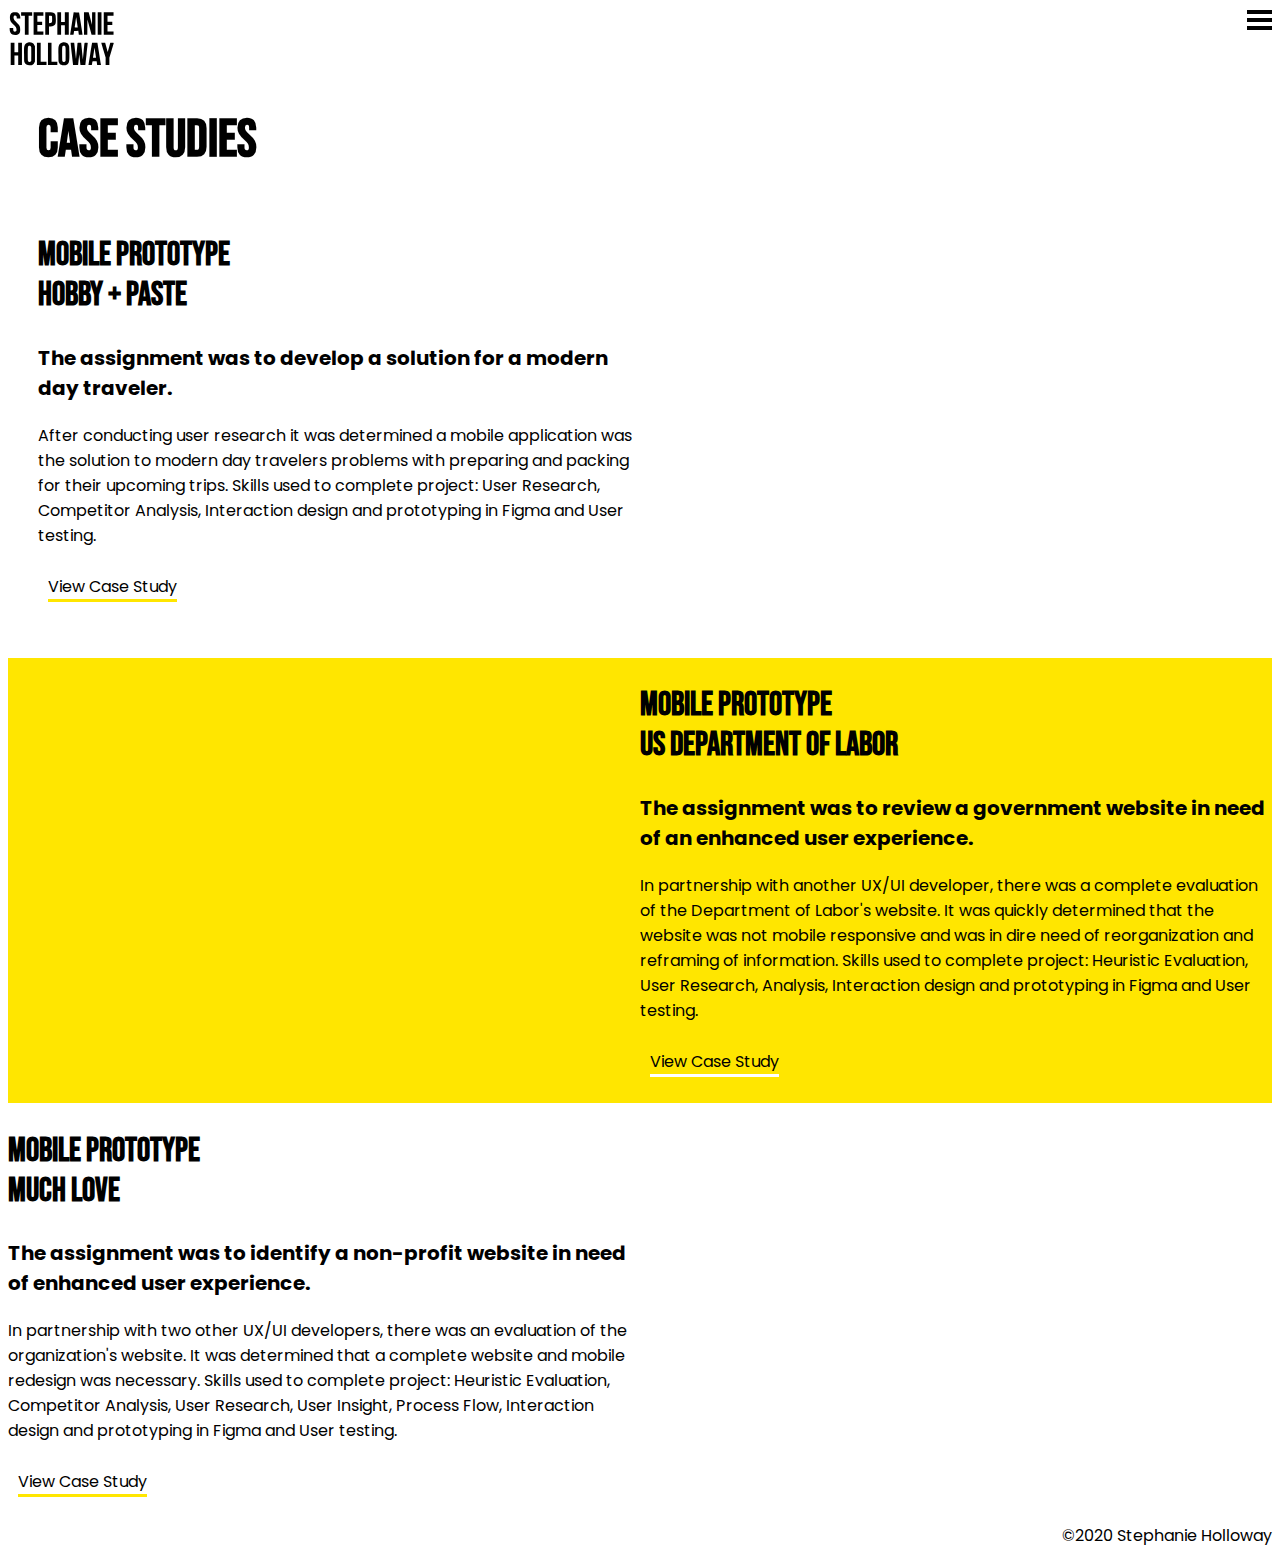
==== myWork.html @ 6f80b133 "Copy HW 18" ====
<!DOCTYPE html>
<html> 
    <head> 
        <title> Stephanie Holloway </title>
        <link rel="preconnect" href="https://fonts.gstatic.com">
        <link href="https://fonts.googleapis.com/css2?family=Bebas+Neue&family=Poppins&display=swap" rel="stylesheet">
        <link href="css/index.css" rel="stylesheet">

    </head>
    <body> 
        <header class="navigation"> 
            <div class="inline-block"> 
                <a href="index.html">
                    <img class="logo" src="images/Stephanie Holloway.svg"/> 
                </a>
            </div>
            <a id="menu" href="#menu">
                <img src="images/iconfinder_Hamburger_657904.svg">
              </a>
        </header>
        <!--  My UX Skills section coded using CSS grid -->
        <section class="case-studies">
            <h1>Case Studies</h1>
            <div class="grid-container">
                <div class="left-side">
                    <h2>
                        Mobile Prototype<br/>
                        Hobby + Paste
                    </h2>
                    <h3>
                        The assignment was to develop a solution for a modern day traveler.
                    </h3>
                    <p>
                        After conducting user research it was determined a mobile application was the solution to modern day travelers problems with preparing and packing for their upcoming trips.
    
                        Skills used to complete project: User Research, Competitor Analysis, Interaction design and prototyping in Figma and User testing.
                    </p>
                    <p id="webpages">
                        <a href="">View Case Study</a>
                    </p>
                </div>
                <div class="right-side">
                    <img class="image" src="">
                </div>
            </div>
        </section>
        <section class="grid-container yellow-bg">
            <div class="left-side">
                <img class="image" src="">
            </div>
            <div class="right-side">
                <h2>
                    Mobile Prototype<br/>
                    US Department of Labor
                </h2>
                <h3>
                    The assignment was to review a government website in need of an enhanced user experience.
                </h3>
                <p>
                    In partnership with another UX/UI developer, there was a complete evaluation of the Department of Labor's website. It was quickly determined that the website was not mobile responsive and was in dire need of reorganization and reframing of information.

                    Skills used to complete project: Heuristic Evaluation, User Research, Analysis, Interaction design and prototyping in Figma and User testing.
                </p>
                <p id="webpages">
                    <a href="">View Case Study</a>
                </p>
            </div>
        </section>
        <section class="grid-container">
            <div class="left-side">
                <h2>
                    Mobile Prototype<br/>
                    Much Love
                </h2>
                <h3>
                    The assignment was to identify a non-profit website in need of enhanced user experience.
                </h3>
                <p>
                    In partnership with two other UX/UI developers, there was an evaluation of the organization's website. It was determined that a complete website and mobile redesign was necessary.

                    Skills used to complete project: Heuristic Evaluation, Competitor Analysis, User Research, User Insight, Process Flow, Interaction design and prototyping in Figma and User testing.
                </p>
                <p id="webpages">
                    <a href="">View Case Study</a>
                </p>
            </div>
            <div class="right-side">
                <img class="image" src="">
            </div>
        </section>
        <footer>
            <div class="copy"> 
                &copy;2020 Stephanie Holloway
            </div>
        </footer>
    </body>
</html>
---- css/index.css ----
body {
    height: 100%;
    cursor: url('../images/sh-portfolio.cur'), auto;
}

h1{ 
    font-family: 'Bebas Neue', cursive;
    font-size: 40pt; 
}

h2 {
   font-family: 'Bebas Neue', cursive;
   font-size: 25pt;
}

h3 {
   font-family:'Poppins', sans-serif;
   font-size: 15pt;
}

p { 
    font-family:'Poppins', sans-serif;
    font-size: 12pt;
}

a {
    color: black;
    text-decoration: none;
}

a:hover {
    color: black;
    text-decoration: underline;
}

.navigation {
    width:100%;
}

.logo {
    height: 60px;
 }

 .inline-block {
     display: inline-block;
 }

 #menu { 
     float:right;
 }

 .yellow {
     color: #FFE600;
 }

 .left-accent {
     background-color: #FFE600;
     position: absolute;
     width: 33%; 
     left: 0;
     top: 0;
     height: 100%;
     z-index: -10;
 }

 .skills {
    margin: 30px;
 }

 .case-studies {
     margin: 30px;
 }

 .flex-container {
     display: flex;
     flex-direction: row wrap;
     justify-content: space-around;
     align-items: center;
 }

 .flex-container > div {
     width: 25%;
     padding: 15px;
 }

 .grid-container {
     display: grid;
     grid-template-columns: 50% 50%;
     grid-template-rows: 1fr;
     grid-template-areas: "left-side right-side";
 }

 .left-side {
     grid-area: "left-side";
 }

 .right-side {
     grid-area: "right-side";
 }

 .left-side > .image, .right-side > .image {
     background-color: gray;
     height: 100px;
 }

 .yellow-bg {
    background-color: #FFE600;
 }

 .contact {
     position: absolute; 
     bottom: 0; 
     left: 0;
     width: 350px;
 }

 .contact > .info {
     padding: 5px;
 }

 .contact > .info > img {
    float: left;
    height: 25px;
    width: 25px;
    padding-right: 15px;
 }

 .contact > .info > p{
     margin: 0;
 }

 .picture>img{ 
    width: 300px;
    padding: 20px;     
 }

 #profile { 
     margin-left: 235px;
     width: 50%;
     display: flex; 
     align-items:  center;
 }

 .content{ 
     width: 100px;
 }

 #webpages {
     display: flex;
     align-items: space-around;
 }

 #webpages > a {
     margin: 10px;
     text-decoration: none;
     border-bottom: 3px solid #FFE600;
 }

 .yellow-bg #webpages > a {
     border-bottom: 3px solid white;
 }

 #webpages > a:hover {
     border-bottom: 3px solid black;
 }

 .copy {
     float: right;
     font-family:'Poppins', sans-serif;
     font-size: 12pt;
 }

 @media only screen and (max-width: 600px) {
     .flex-container {
        display: flex;
        flex-direction: column wrap;
        align-items: stretch;
    }
   
    .flex-container > div {
        width: 100%;
        padding: 15px;
    }
   
    .grid-container {
        display: grid;
        grid-template-columns: 1fr;
        grid-template-rows: 1fr 1fr;
        grid-template-areas: 
         "left-side"
         "right-side";
    }
 }
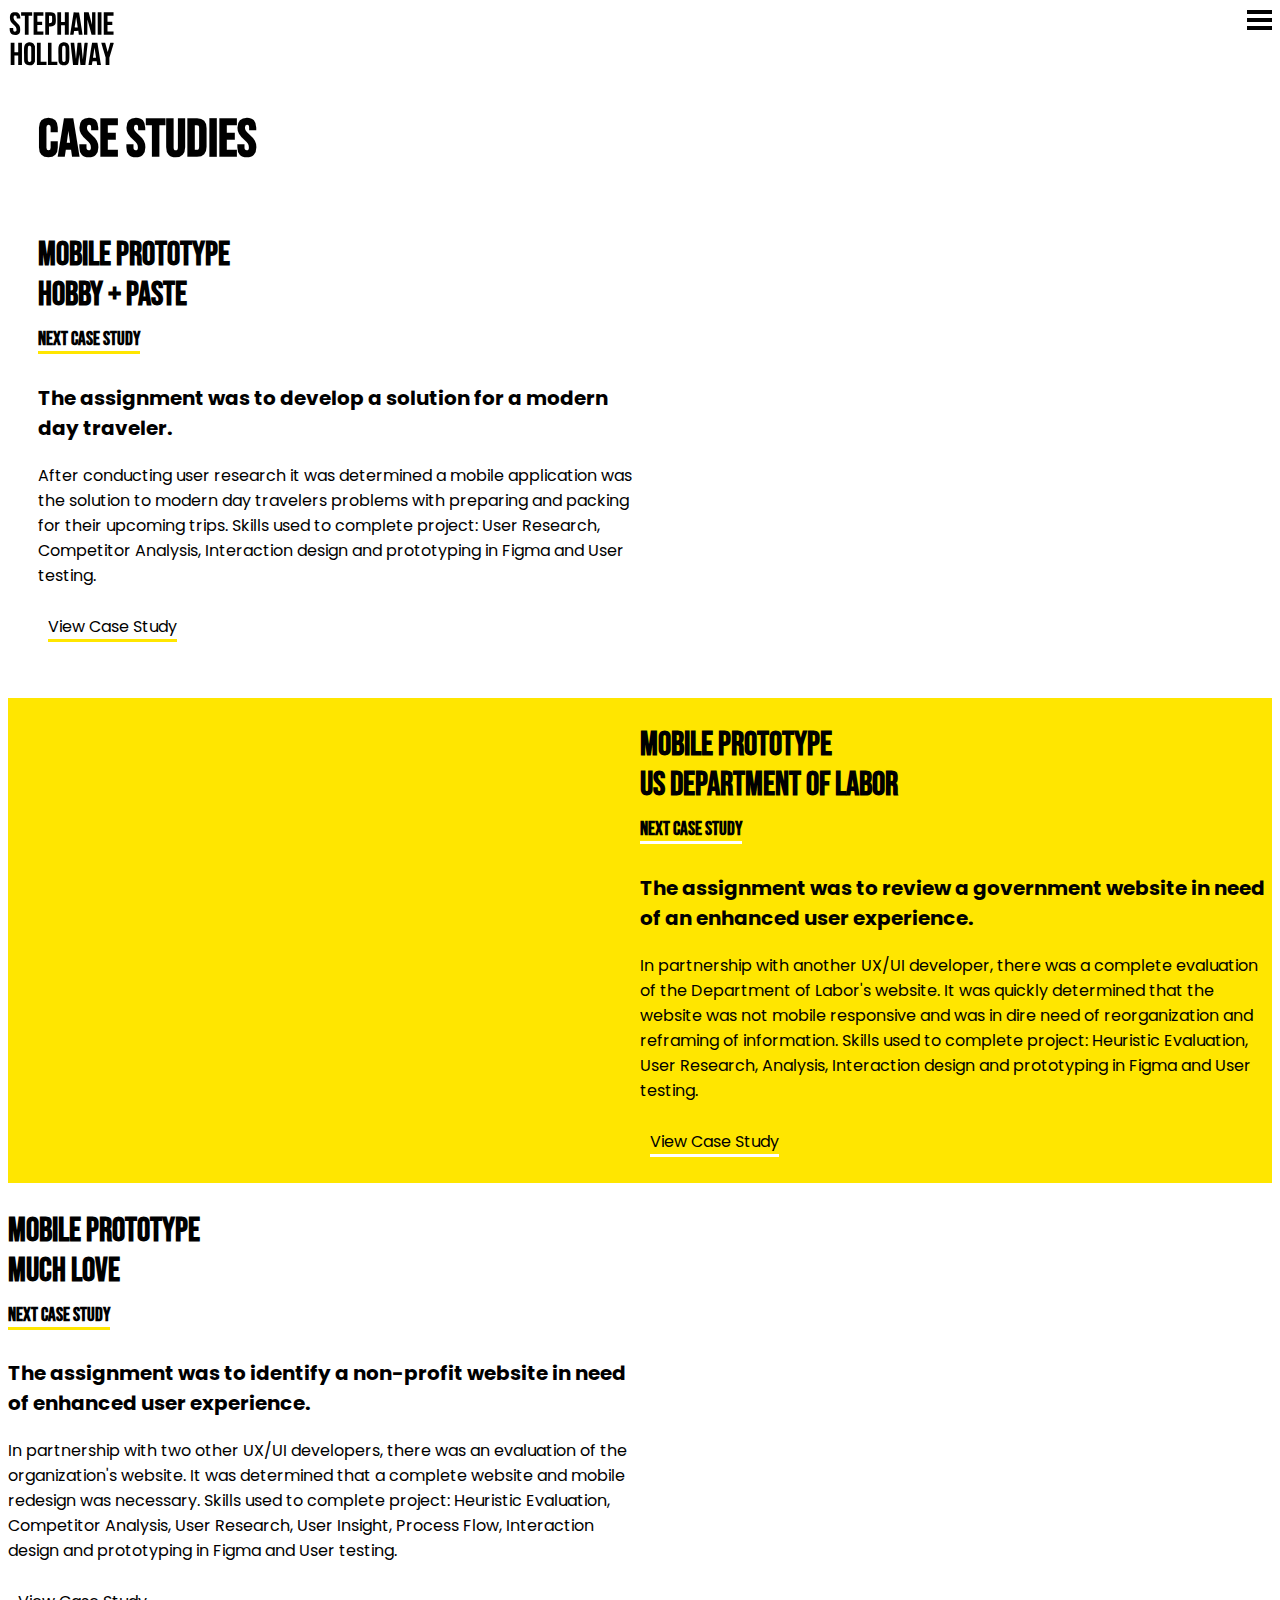
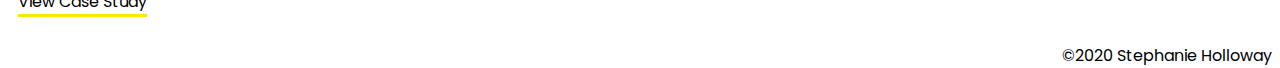
==== commit 5c27d9aa: "Smooth scroll animation using JQuery" ====
--- a/myWork.html
+++ b/myWork.html
@@ -5,7 +5,6 @@
         <link rel="preconnect" href="https://fonts.gstatic.com">
         <link href="https://fonts.googleapis.com/css2?family=Bebas+Neue&family=Poppins&display=swap" rel="stylesheet">
         <link href="css/index.css" rel="stylesheet">
-
     </head>
     <body> 
         <header class="navigation"> 
@@ -21,11 +20,12 @@
         <!--  My UX Skills section coded using CSS grid -->
         <section class="case-studies">
             <h1>Case Studies</h1>
-            <div class="grid-container">
+            <div class="grid-container" id="scroll1">
                 <div class="left-side">
                     <h2>
                         Mobile Prototype<br/>
-                        Hobby + Paste
+                        Hobby + Paste<br/>
+                        <a class="scroll" href="#scroll2">Next Case Study</a>
                     </h2>
                     <h3>
                         The assignment was to develop a solution for a modern day traveler.
@@ -44,14 +44,15 @@
                 </div>
             </div>
         </section>
-        <section class="grid-container yellow-bg">
+        <section class="grid-container yellow-bg" id="scroll2">
             <div class="left-side">
                 <img class="image" src="">
             </div>
             <div class="right-side">
                 <h2>
                     Mobile Prototype<br/>
-                    US Department of Labor
+                    US Department of Labor<br/>
+                    <a class="scroll" href="#scroll3">Next Case Study</a>
                 </h2>
                 <h3>
                     The assignment was to review a government website in need of an enhanced user experience.
@@ -66,11 +67,12 @@
                 </p>
             </div>
         </section>
-        <section class="grid-container">
+        <section class="grid-container" id="scroll3">
             <div class="left-side">
                 <h2>
                     Mobile Prototype<br/>
-                    Much Love
+                    Much Love<br/>
+                    <a class="scroll" href="#scroll1">Next Case Study</a>
                 </h2>
                 <h3>
                     The assignment was to identify a non-profit website in need of enhanced user experience.
@@ -94,4 +96,6 @@
             </div>
         </footer>
     </body>
+    <script src="https://ajax.googleapis.com/ajax/libs/jquery/3.3.1/jquery.min.js"></script>
+    <script src="js/index.js"></script>
 </html>--- a/css/index.css
+++ b/css/index.css
@@ -1,5 +1,10 @@
+html {
+    scroll-behavior: smooth;
+}
+
 body {
     height: 100%;
+    min-height: 100vh;
     cursor: url('../images/sh-portfolio.cur'), auto;
 }
 
@@ -11,6 +16,21 @@
 h2 {
    font-family: 'Bebas Neue', cursive;
    font-size: 25pt;
+}
+
+h2 a.scroll {
+    font-size: 14pt;
+    text-decoration: none;
+    border-bottom: 3px solid #FFE600;
+}
+
+.yellow-bg h2 a.scroll {
+    border-bottom: 3px solid white !important;
+}
+
+h2 a.scroll:hover {
+    text-decoration: none;
+    border-bottom: 3px solid black;
 }
 
 h3 {
@@ -169,6 +189,16 @@
      font-family:'Poppins', sans-serif;
      font-size: 12pt;
  }
+
+ .hero-bkg-animated {
+    background: gray url(https://subtlepatterns.com/patterns/geometry2.png) repeat 0 0;
+    -webkit-animation: slide 20s linear infinite;
+  }
+  
+  @-webkit-keyframes slide {
+      from { background-position: 0 0; }
+      to { background-position: -400px 0; }
+  }
 
  @media only screen and (max-width: 600px) {
      .flex-container {
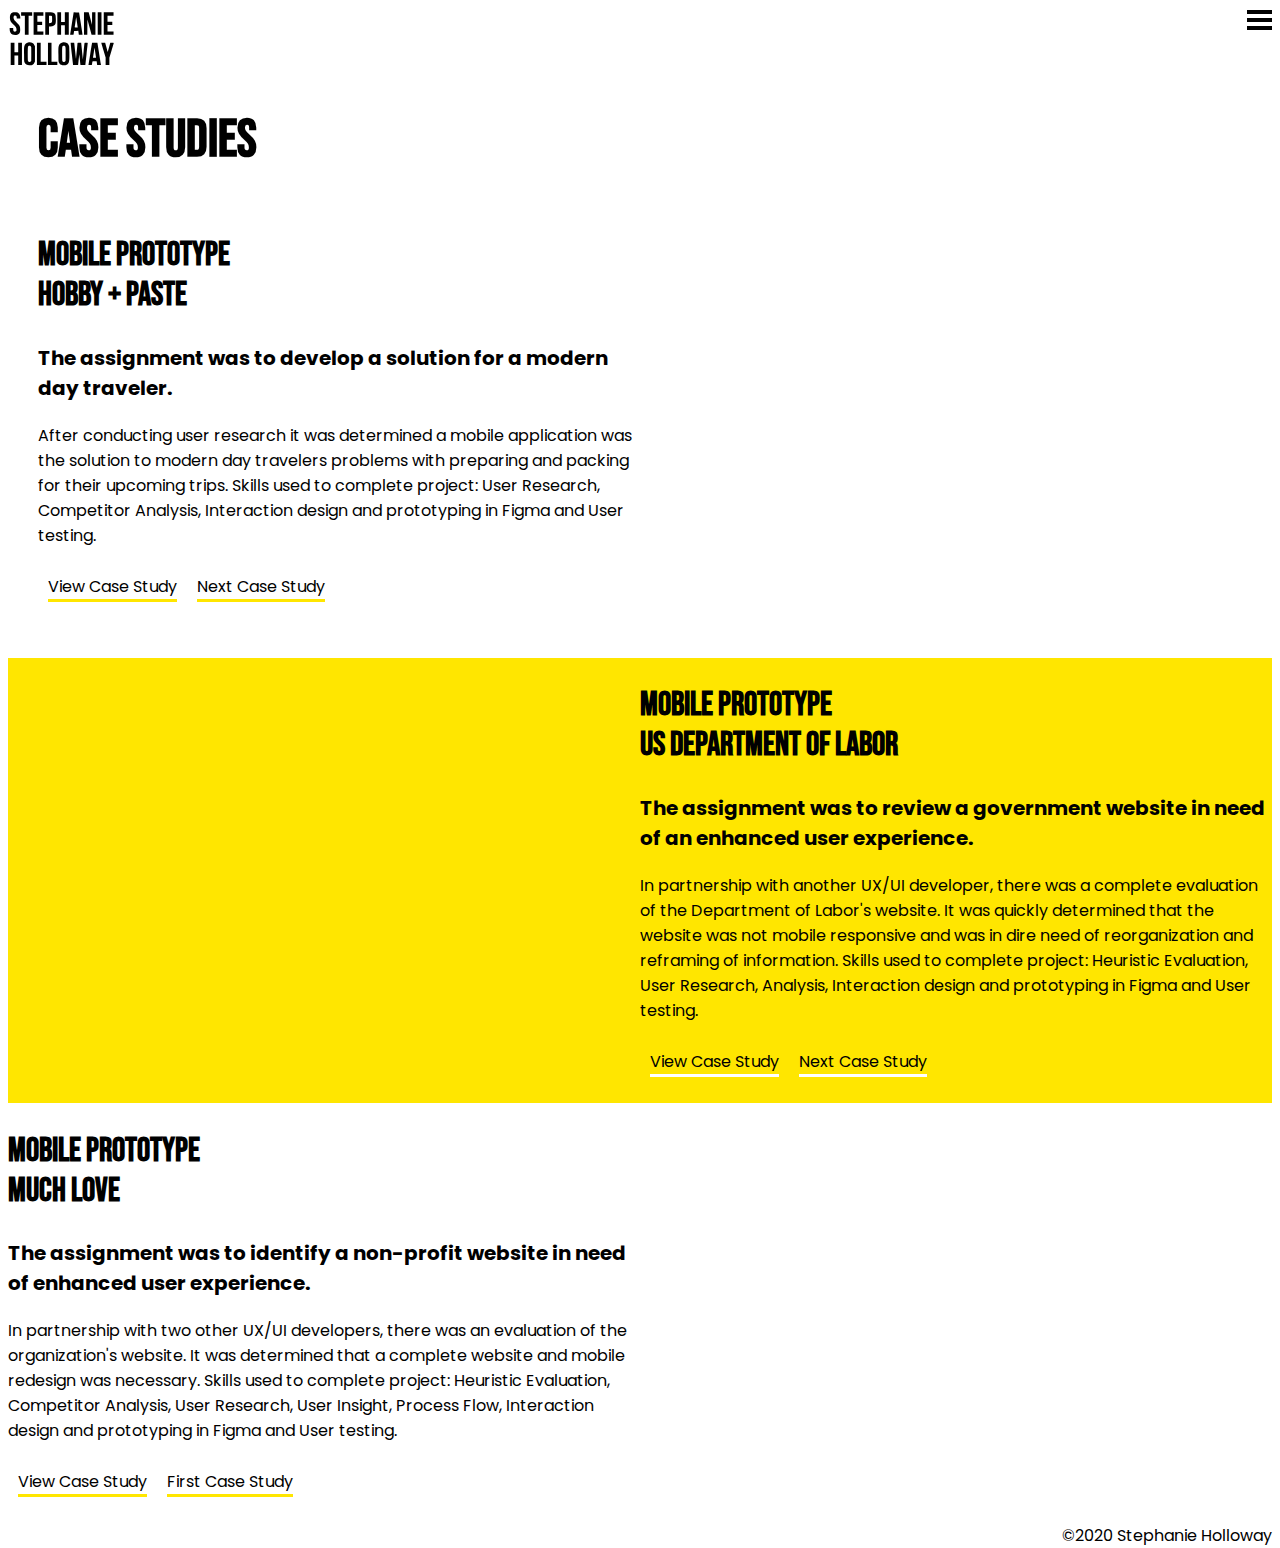
==== commit 90e44fa8: "Implement feedback" ====
--- a/myWork.html
+++ b/myWork.html
@@ -25,7 +25,6 @@
                     <h2>
                         Mobile Prototype<br/>
                         Hobby + Paste<br/>
-                        <a class="scroll" href="#scroll2">Next Case Study</a>
                     </h2>
                     <h3>
                         The assignment was to develop a solution for a modern day traveler.
@@ -37,6 +36,7 @@
                     </p>
                     <p id="webpages">
                         <a href="">View Case Study</a>
+                        <a class="scroll" href="#scroll2">Next Case Study</a>
                     </p>
                 </div>
                 <div class="right-side">
@@ -52,7 +52,6 @@
                 <h2>
                     Mobile Prototype<br/>
                     US Department of Labor<br/>
-                    <a class="scroll" href="#scroll3">Next Case Study</a>
                 </h2>
                 <h3>
                     The assignment was to review a government website in need of an enhanced user experience.
@@ -64,6 +63,7 @@
                 </p>
                 <p id="webpages">
                     <a href="">View Case Study</a>
+                    <a class="scroll" href="#scroll3">Next Case Study</a>
                 </p>
             </div>
         </section>
@@ -72,7 +72,6 @@
                 <h2>
                     Mobile Prototype<br/>
                     Much Love<br/>
-                    <a class="scroll" href="#scroll1">Next Case Study</a>
                 </h2>
                 <h3>
                     The assignment was to identify a non-profit website in need of enhanced user experience.
@@ -84,6 +83,7 @@
                 </p>
                 <p id="webpages">
                     <a href="">View Case Study</a>
+                    <a class="scroll" href="#scroll1">First Case Study</a>
                 </p>
             </div>
             <div class="right-side">
--- a/css/index.css
+++ b/css/index.css
@@ -16,21 +16,6 @@
 h2 {
    font-family: 'Bebas Neue', cursive;
    font-size: 25pt;
-}
-
-h2 a.scroll {
-    font-size: 14pt;
-    text-decoration: none;
-    border-bottom: 3px solid #FFE600;
-}
-
-.yellow-bg h2 a.scroll {
-    border-bottom: 3px solid white !important;
-}
-
-h2 a.scroll:hover {
-    text-decoration: none;
-    border-bottom: 3px solid black;
 }
 
 h3 {
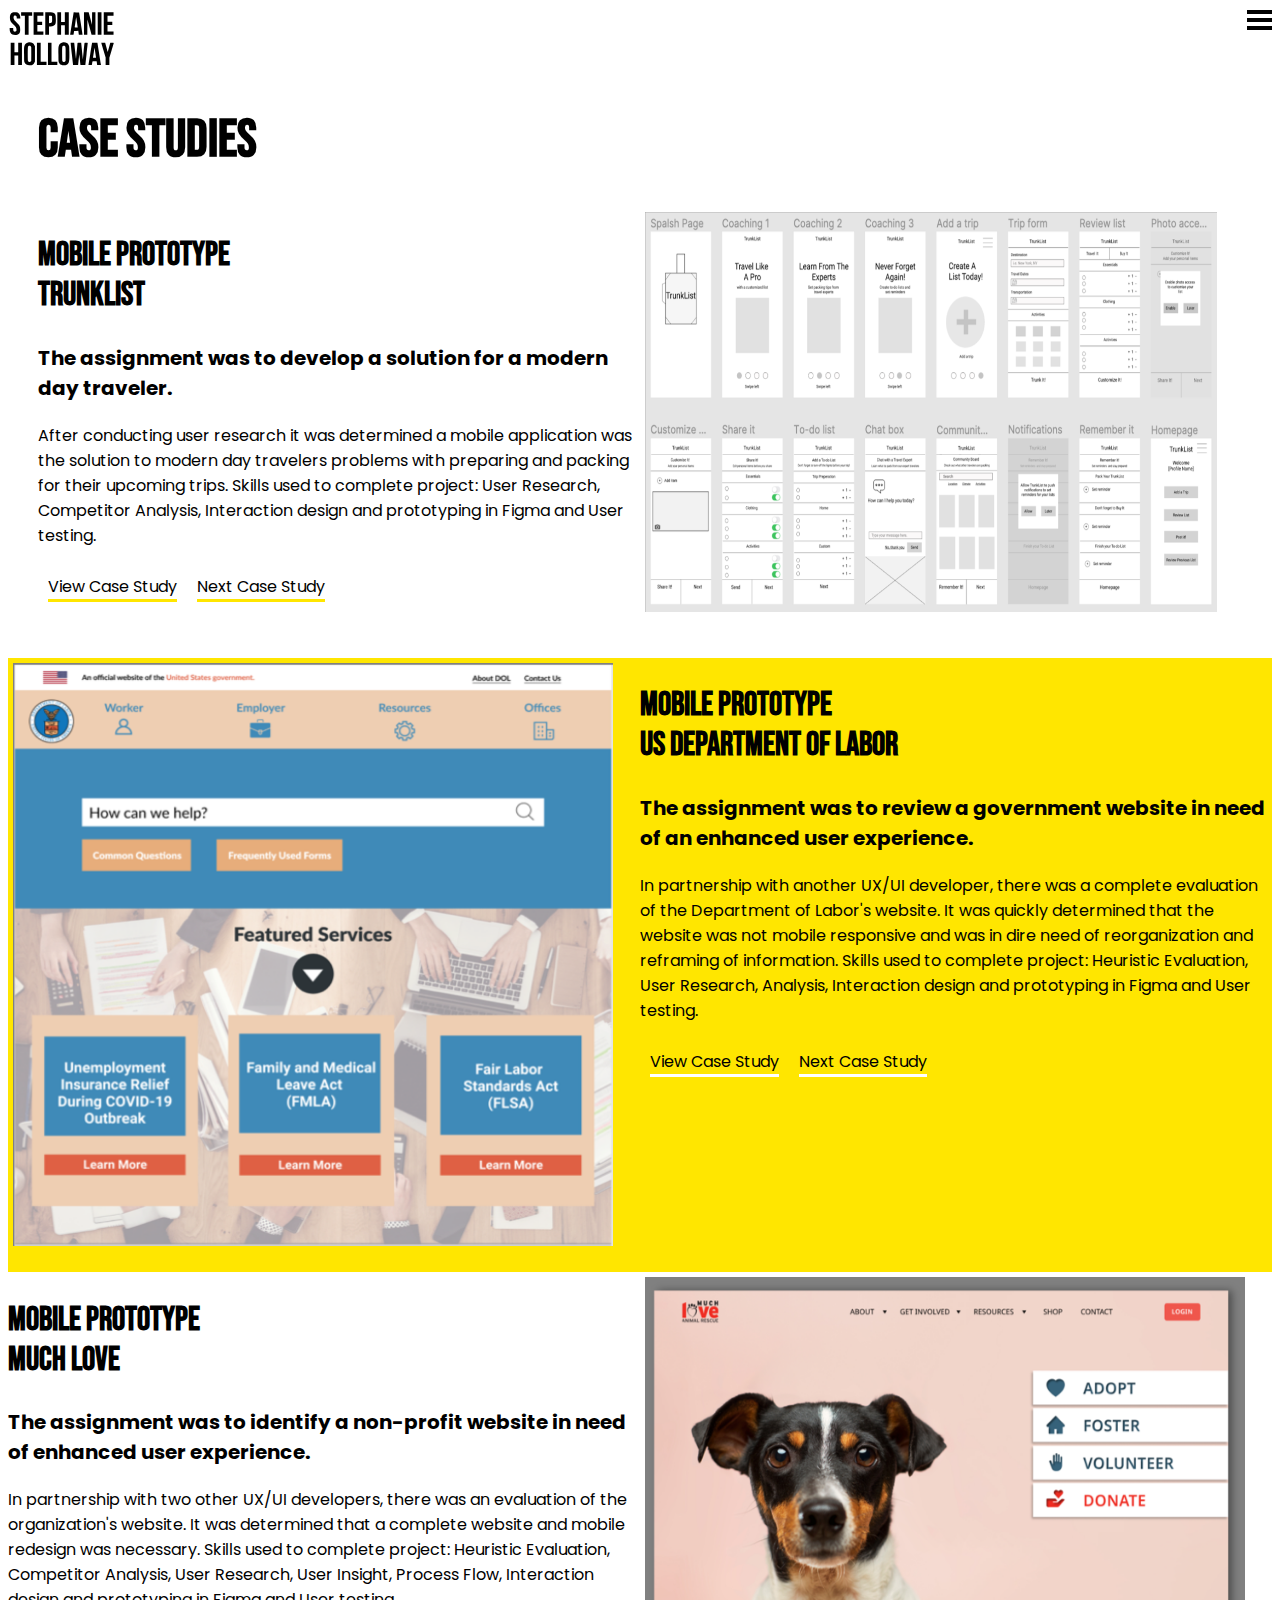
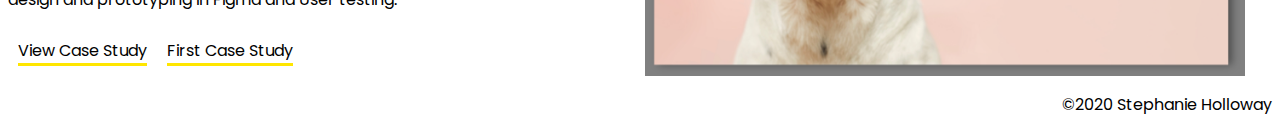
==== commit 98076bed: "Add images" ====
--- a/myWork.html
+++ b/myWork.html
@@ -24,7 +24,7 @@
                 <div class="left-side">
                     <h2>
                         Mobile Prototype<br/>
-                        Hobby + Paste<br/>
+                        TrunkList<br/>
                     </h2>
                     <h3>
                         The assignment was to develop a solution for a modern day traveler.
@@ -40,13 +40,13 @@
                     </p>
                 </div>
                 <div class="right-side">
-                    <img class="image" src="">
+                    <img class="image" src="images/TrunkList.png">
                 </div>
             </div>
         </section>
         <section class="grid-container yellow-bg" id="scroll2">
             <div class="left-side">
-                <img class="image" src="">
+                <img class="image" src="images/DOL Redesign.png">
             </div>
             <div class="right-side">
                 <h2>
@@ -87,7 +87,7 @@
                 </p>
             </div>
             <div class="right-side">
-                <img class="image" src="">
+                <img class="image" src="images/Much Love .png">
             </div>
         </section>
         <footer>
--- a/css/index.css
+++ b/css/index.css
@@ -105,7 +105,9 @@
 
  .left-side > .image, .right-side > .image {
      background-color: gray;
-     height: 100px;
+     margin: 5px;
+     height: 95%;
+     width: 95%;
  }
 
  .yellow-bg {
